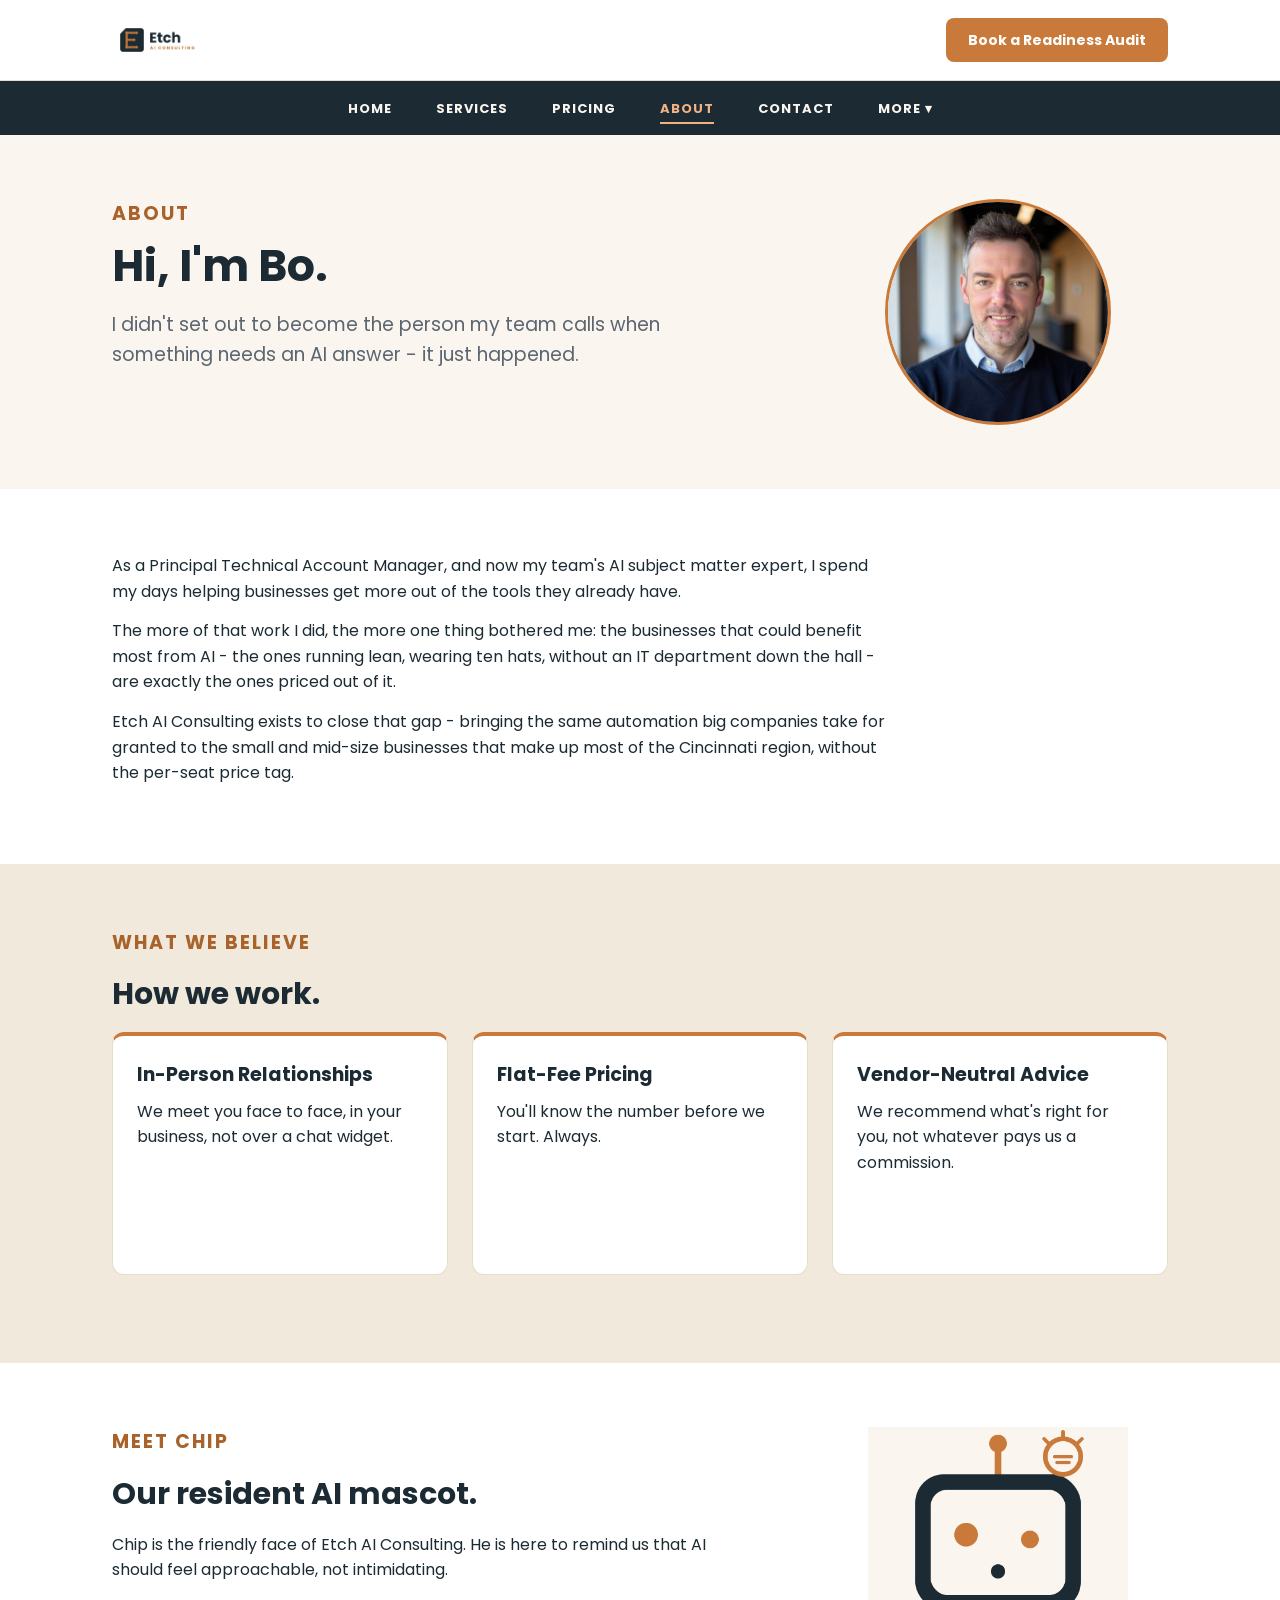
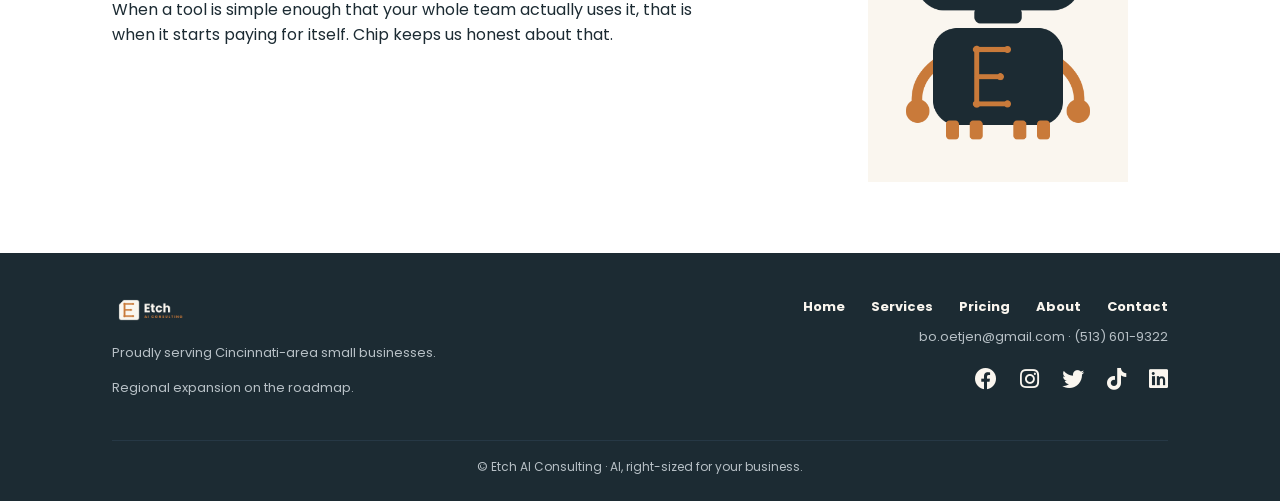
==== about.html @ 11622ee3 "Replace Floats, Fix Pricing & Contact Form - Removed all floats, clear divs, and overflows; replaced" ====
<!DOCTYPE html>
<html lang="en">
<head>
  <meta charset="UTF-8">
  <meta name="viewport" content="width=device-width, initial-scale=1.0">
  <title>About Us | Etch AI Consulting</title>
  <link rel="stylesheet" href="css/reset.css">
  <link href="https://fonts.googleapis.com/css2?family=Poppins:ital,wght@0,400;0,500;0,600;0,700;1,400&display=swap" rel="stylesheet">
  <link rel="stylesheet" href="css/styles.css">
  <link rel="stylesheet" href="https://use.fontawesome.com/releases/v5.15.4/css/all.css" integrity="sha384-DyZ88mC6Up2uqS4h/KRgHuoeGwBcD4Ng9SiP4dIRy0EXTlnuz47vAwmeGwVChigm" crossorigin="anonymous"/>
  <link rel="icon" href="images/icons/favicon-onink.png">
</head>
<body>

  <header>
    <div class="wrapper">
      <img src="images/logos/logo.png" alt="Etch AI Consulting">
      <a class="button" href="contact.html">Book a Readiness Audit</a>
    </div>
  </header>

  <nav>
    <ul>
      <li><a href="index.html">Home</a></li>
      <li><a href="services.html">Services</a></li>
      <li><a href="pricing.html">Pricing</a></li>
      <li><a href="about.html" class="current">About</a></li>
      <li><a href="contact.html">Contact</a></li>
      <li class="dropdown">
        <a href="#">More &#9662;</a>
        <ul class="submenu">
          <li><a href="industries.html">Industries</a></li>
          <li><a href="casestudies.html">Case Studies</a></li>
          <li><a href="faq.html">FAQ</a></li>
        </ul>
      </li>
    </ul>
  </nav>

  <div class="band">
    <div class="wrapper hero-row">
      <div class="hero-text">
        <div class="eyebrow">About</div>
        <h1>Hi, I'm Bo.</h1>
        <p class="lede">
          I didn't set out to become the person my team calls when something needs an AI answer - it just happened.
        </p>
      </div>
      <div class="hero-art">
        <div class="photo-circle">
          <img src="images/headshots/bo_headshot.jpeg" alt="Bo Oetjen"> 
        </div>
      </div>
    </div>
  </div>

  <div class="band band-white">
    <div class="wrapper">
      <div class="narrow">
        <p>
          As a Principal Technical Account Manager, and now my team's AI subject matter expert, I spend my days helping businesses get more out of the tools they already have.
        </p>
        <p>
          The more of that work I did, the more one thing bothered me: the businesses that could benefit most from AI - the ones running lean, wearing ten hats, without an IT department down the hall - are exactly the ones priced out of it.
        </p>
        <p>
          Etch AI Consulting exists to close that gap - bringing the same automation big companies take for granted to the small and mid-size businesses that make up most of the Cincinnati region, without the per-seat price tag.
        </p>
      </div>
    </div>
  </div>
  
  <div class="band band-tan">
    <div class="wrapper">
      <div class="eyebrow">What we believe</div>
      <h2>How we work.</h2>
      <div class="grid-3">
        <div>
          <div class="card card-top">
            <h3>In-Person Relationships</h3>
            <p>We meet you face to face, in your business, not over a chat widget.</p>
          </div>
        </div>
        <div>
          <div class="card card-top">
            <h3>Flat-Fee Pricing</h3>
            <p>You'll know the number before we start. Always.</p>
          </div>
        </div>
        <div>
          <div class="card card-top">
            <h3>Vendor-Neutral Advice</h3>
            <p>We recommend what's right for you, not whatever pays us a commission.</p>
          </div>
        </div>
      </div>
    </div>
  </div>

  <div class="band band-white">
    <div class="wrapper hero-row">
      <div class="hero-text">
        <div class="eyebrow">Meet Chip</div>
        <h2>Our resident AI mascot.</h2>
        <p>
          Chip is the friendly face of Etch AI Consulting. He is here to remind us that AI should feel approachable, not intimidating.
        </p>
        <p>
          When a tool is simple enough that your whole team actually uses it, that is when it starts paying for itself. Chip keeps us honest about that.
        </p>
      </div>
      <div class="hero-art">
        <img src="images/mascot/chip-thinking-onparchment.png" alt="Chip, the Etch AI Consulting robot mascot, thinking">
      </div>
    </div>
  </div>

  <footer>
    <div class="wrapper footer-row">
      <div class="footer-left">
        <img src="images/logos/logo-white.png" alt="Etch AI Consulting">
        <p class="footer-small">Proudly serving Cincinnati-area small businesses.</p>
        <p class="footer-small">Regional expansion on the roadmap.</p>
      </div>
      <div class="footer-right">
        <a href="index.html">Home</a>
        <a href="services.html">Services</a>
        <a href="pricing.html">Pricing</a>
        <a href="about.html">About</a>
        <a href="contact.html">Contact</a>
        <p class="footer-small">bo.oetjen@gmail.com &middot; (513) 601-9322</p>

        <a class="social" href="https://www.facebook.com/bo.oetjen/" aria-label="Etch AI Consulting on Facebook">
          <i class="fab fa-facebook"></i>
        </a>

        <a class="social" href="https://www.instagram.com/etch51/" aria-label="Etch AI Consulting on Instagram">
          <i class="fab fa-instagram"></i>
        </a>

        <a class="social" href="https://x.com/etch51" aria-label="Etch AI Consulting on X">
         <i class="fab fa-twitter"></i>
        </a>

        <a class="social" href="https://www.tiktok.com/@etch_51?is_from_webapp=1&sender_device=pc" aria-label="Etch AI Consulting on TikTok">
          <i class="fab fa-tiktok"></i>
        </a>

        <a class="social" href="https://www.linkedin.com/in/bo-oetjen-25262826" aria-label="Etch AI Consulting on LinkedIn">
          <i class="fab fa-linkedin"></i>
        </a>

      </div>
      <div class="footer-bottom">
        &copy; Etch AI Consulting &middot; AI, right-sized for your business.
      </div>
    </div>
  </footer>


</body>
</html>
---- css/styles.css ----
/* --------------- Brand Styling -------------------
COLORS:
dark navy #1C2B33     copper  #C97A3A      dark copper #A8622A     light copper  #F2B183
cream     #FAF6EF     tan     #F0E9DC      gray        #5B6670     light gray    #B7C0C6
border    #E6DECB

---------------------------------------------------- */

/* --------------- BASICS ----------------------- */
body {
  margin: 0;
  font-family: 'Poppins', Arial, sans-serif;
  font-size: 16px;
  line-height: 1.6;
  color: #1C2B33;
  background-color: #FAF6EF;
}

a {
  color: #1C2B33; text-decoration: none;
}

img {
  border: 0;
}

h1 {
  font-size: 44px;
  line-height: 1.15;
  margin: 0 0 18px 0;
}

h2 {
  font-size: 30px;
  margin: 0 0 14px 0;
}

h3 {
  font-size: 19px; margin: 0 0 8px 0;
}

p {
  margin: 0 0 14px 0;
}
/*================== BASICS END ==================== */

/* ---------------- LAYOUT HELPERS ----------------- */
.wrapper {
  width: 1056px;
  margin: 0 auto;
}
/* ============ LAYOUT HELPERS END ================ */


/* --------------- HEADER AND NAV ----------------- */
header {
  background-color: #FFFFFF;
  border-bottom: 1px solid #E6DECB;
  padding: 18px 0;
}

header .wrapper {
  display: flex;
  justify-content: space-between;
  align-items: center;
}

header img { 
  height: 40px;
}

.button:hover {
  background: #A8622A;
  color: #FFFFFF;
}

a:hover {
  color: #A8622A;
}

nav a:hover {
  color: #f2b183;
}

nav {
  background-color: #1C2B33;
  padding: 14px 0;
  text-align: center;
}

nav ul {
  margin: 0;
  padding: 0;
  list-style-type: none;
}

nav li {
  display: inline-block;
  margin: 0 20px;
}

nav a {
  color: #FAF6EF;
  font-size: 13px;
  font-weight: bold;
  text-transform: uppercase;
  letter-spacing: 1px;
}

nav a.current {
  color: #f2b183;
  border-bottom: 2px solid #f2b183;
  padding-bottom: 4px;
}
/* Dropdown menu */
nav .dropdown {
  position: relative;
}

nav .submenu {
  display: none;
  position: absolute;
  top: 100%;
  left: 50%;
  margin-left: -80px;
  width: 160px;
  padding: 8px 0;
  background-color: #1C2B33;
  border-top: 2px solid #f2b183;
  text-align: left;
  z-index: 10;
}

nav .dropdown:hover .submenu {
  display: block;
}

nav .submenu li {
  display: block;
  margin: 0;
}

nav .submenu a {
  display: block;
  padding: 10px 16px;
}

/* ============ HEADER & NAV END ================ */

/* --------------- BUTTONS ----------------- */
.button {
  display: inline-block;
  background-color: #C97A3A;
  color: #FFFFFF;
  font-size: 14px;
  font-weight: bold;
  padding: 11px 22px;
  border-radius: 8px;

}
/* ============ BUTTONS END ================ */

/* --------------- SECTIONS/BANDS ----------------- */
.band {
  padding: 64px 0;
}

.band-white {
  background-color: #FFFFFF;
}

.band-tan {
  background-color: #F0E9DC;
}

.band-dark {
  background-color: #1C2B33;
}

.band-dark h2, .band-dark p {
  color: #FFFFFF;
}

.center {
  text-align: center;
}

.eyebrow {
  font-size: 19px;
  font-weight: bold;
  letter-spacing: 2px;
  text-transform: uppercase;
  color: #A8622A;
  margin-bottom: 12px;
}

.lede {
  font-size: 19px;
  color: #5B6670;
}

/* ============ SECTIONS/BANDS END ================ */

/* --------------- HERO  ----------------- */
.hero-row {
  display: flex;
  justify-content: space-between;
}

.hero-text {
  width: 600px;
}

.hero-art {
  width: 340px;
  text-align: center;
}

.hero-art img {
  width: 260px;
}

.hero-text .button {
  margin-right: 20px;
}

.cta-row {
  margin-top: 26px;
}

.link {
  color: #A8622A;
  font-weight: bold;
  font-size: 14px;
}

.link:hover {
  text-decoration: underline;
}

/* ============ HERO END ================ */


/* --------------- STAT BAND  ----------------- */
.stat-row {
  display: flex;
}

.stat {
  width: 240px;
  margin-right: 50px;
}

.stat-number {
  font-size: 42px;
  font-weight: bold;
  color: #f2b183;
}

.stat-label {
  font-size: 13px;
  color: #b7C0C6;
}

.stat-text {
  width: 760px;
}

/* ============ STAT BAND END ================ */

/* -------------- COLUMN OF CARDS ---------------- */
.grid-2 {
  display: grid;
  grid-template-columns: repeat(2, 1fr);
  gap: 24px;
}

.grid-3 {
  display: grid;
  grid-template-columns: repeat(3, 1fr);
  gap: 24px;
}

.grid-4 {
  display: grid;
  grid-template-columns: repeat(4,1fr);
  gap: 24px;
}

.grid-3 > div:has(> .card),
.grid-4 > div:has(> .card) {
  display: flex;
}

.grid-3 .card,
.grid-4 .card {
  flex: 1;
}

.card {
  background-color: #FFFFFF;
  border: 1px solid #E6DECB;
  border-radius: 12px;
  padding: 24px;
  margin-bottom: 24px;
  min-height: 190px;
}

.card-top {
  border-top: 4px solid #C97A3A;
}

.card-featured {
  border:2px solid #C97A3A;
}

.card-small {
  min-height: 100px;
}

.card-tall {
  min-height: 300px;
}

.card-stat {
  min-height: 0;
  margin-top: 30px;
}

.card-stat .stat-number {
  color: #A8622A;
}

.card-stat .stat-label {
  color: #5B6670;
}

.price {
  font-size: 26px;
  font-weight: bold;
  color: #A8622A;
  margin: 6px 0 12px 0;
  line-height: 1.25;
}

.price span {
  font-size: 13px;
  color: #5B6670;
}

.popular {
  display: inline-block;
  background-color: #C97A3A;
  color: #FFFFFF;
  font-size: 11px;
  font-weight: bold;
  text-transform: uppercase;
  padding: 3px 12px;
  border-radius: 12px;
  margin-bottom: 8px;
}

.card ul {
  margin: 0;
  padding: 0;
  list-style-type: none;
  font-size: 14px;
}

.card li {
  margin-bottom: 8px;
}

.check {
  color: #A8622A;
  font-weight: bold;
}



/* ============ COLUMN OF CARDS END ============== */


/* -------------- THREE STEPS ---------------- */
.step-number {
  width: 38px;
  height: 38px;
  line-height: 38px;
  border-radius: 50%;
  background-color: #C97A3A;
  color: #FFFFFF;
  font-weight: bold;
  text-align: center;
  margin-bottom: 12px;
}
/* ============ THREE STEPS END ============== */

/* -------------- PRICE STRIP ---------------- */
.tier {
  background-color: #FFFFFF;
  border: 1px solid #E6DECB;
  border-radius: 10px;
  padding: 16px 0;
  text-align: center;
}

.tier-name {
  font-size: 11px;
  font-weight: bold;
  text-transform: uppercase;
  color: #5B6670;
}

.tier-price {
  font-size: 17px;
  font-weight: bold;
  color: #A8622A;
}
/* ============ PRICE STRIP END ============== */

/* -------------- SERVICE LIST ---------------- */
.service {
  display: flex;
  min-height: 84px;
}

.service-number {
  flex-shrink: 0;
  width: 34px;
  height: 34px;
  line-height: 34px;
  margin-right: 14px;
  background-color: #F0E9DC;
  color: #A8622A;
  font-weight: bold;
  text-align: center;
  border-radius: 8px;
}

.service-text {
  flex: 1;
}

.service h3 {
  font-size: 16px;
  margin-bottom: 2px;
}

.service p {
  font-size: 14px; 
  color: #5B6670;
}

/* ============ SERVICE END ============== */

/* -------------- FAQ ---------------- */
.faq {
  max-width: 740px;
}

.faq-item {
  padding: 18px 0;
  border-bottom: 1px solid #E6DECB;
}

.faq-item:last-child {
  border-bottom: 0;
}

.faq-item h3 {
  margin-bottom: 6px;
}

.faq-item p {
  margin-bottom: 0;
}




/* ============ FAQ END ============== */



/* -------------- CONTACT FORM ---------------- */
.form-box {
  background-color: #FFFFFF;
  border: 1px solid #E6DECB;
  border-radius: 12px;
  padding: 30px;
}

label {
  display: block;
  font-size: 12px;
  font-weight: bold;
  text-transform: uppercase;
  letter-spacing: 0.6px;
  color: #5B6670;
  margin-bottom: 6px;
}

input, textarea {
  display: block;
  width: 100%;
  box-sizing: border-box;
  margin-bottom: 18px;
  padding: 12px 14px;
  border: 1.5px solid #E6DECB;
  border-radius: 8px;
  background-color: #FAF6EF;
  font-family: 'Poppins', Arial, sans-serif;
  font-size: 14px;
}

textarea {
  height: 120px;
}

input:focus,
textarea:focus {
  outline: none;
  border-color: #C97A3A;
}

.contact-btn {
  width: auto; 
  background-color: #C97A3A; 
  color: #FFFFFF; 
  font-weight: bold; 
  border: 0; 
  padding: 12px 28px; 
  cursor: pointer;
}

/* ============ CONTACT FORM END ============== */




/* -------------- CASE STUDIES ---------------- */
.case-card {
  min-height: 0;
  margin-bottom: 0;
}

.tag {
  display: inline-block;
  background-color: #F0E9DC;
  color: #A8622A;
  font-size: 11px;
  font-weight: bold;
  text-transform: uppercase;
  letter-spacing: 1px;
  padding: 3px 12px;
  border-radius: 12px;
  margin-bottom: 12px;
}

.case-meta {
  font-size: 13px;
  color: #5B6670;
}

.case-label {
  font-size: 12px;
  font-weight: bold;
  letter-spacing: 1px;
  text-transform: uppercase;
  color: #A8622A;
  margin: 16px 0 4px 0;
}

.case-result {
  font-weight: bold;
}

.quote {
  width: 780px;
  font-size: 22px;
  font-style: italic;
  line-height: 1.5;
  margin: 0 0 12px 0;
}

.quote-source {
  font-size: 14px;
  color: #5B6670;
}
/* ============ CASE STUDIES END ============== */

/* -------------- ABOUT ---------------- */
.photo-circle {
  width: 220px;
  height: 220px;
  border-radius: 50%;
  overflow: hidden;
  border: 3px solid #C97A3A;
  margin: 0 auto;
}

.photo-circle img {
  width: 100%;
  height: 100%;
  object-fit: cover;
}

.narrow {
  width: 780px;
}



/* ============ ABOUT END ============== */


/* -------------- FOOTER ---------------- */
footer {
  background-color: #1C2B33;
  padding: 40px 0 24px 0;
}

footer a:hover {
  color: #f2b183;
}

footer img {
  height: 34px;
}

.footer-row {
  display: flex;
  flex-wrap: wrap;
  justify-content: space-between;
}

.footer-left {
  width: 500px;
}

.footer-right {
  width: 500px;
  text-align: right;
}

.footer-right a {
  color: #FAF6EF;
  font-size: 13px;
  font-weight: bold;
  margin-left: 22px;
}

.footer-small {
  color: #b7C0C6;
  font-size: 13px;
  margin-top: 8px;
}

.footer-bottom {
  width: 100%;
  border-top: 1px solid #263845;
  margin-top: 28px;
  padding-top: 16px;
  text-align: center;
  color: #B7C0C6;
  font-size: 12px;
}
/* -------------- SOCIAL ICONS ---------------- */
.footer-right .social {
  margin-left: 18px;
  font-size: 22px;
}
/* ============ SOCIAL ICONS END ============== */

/* ============ FOOTER END ============== */
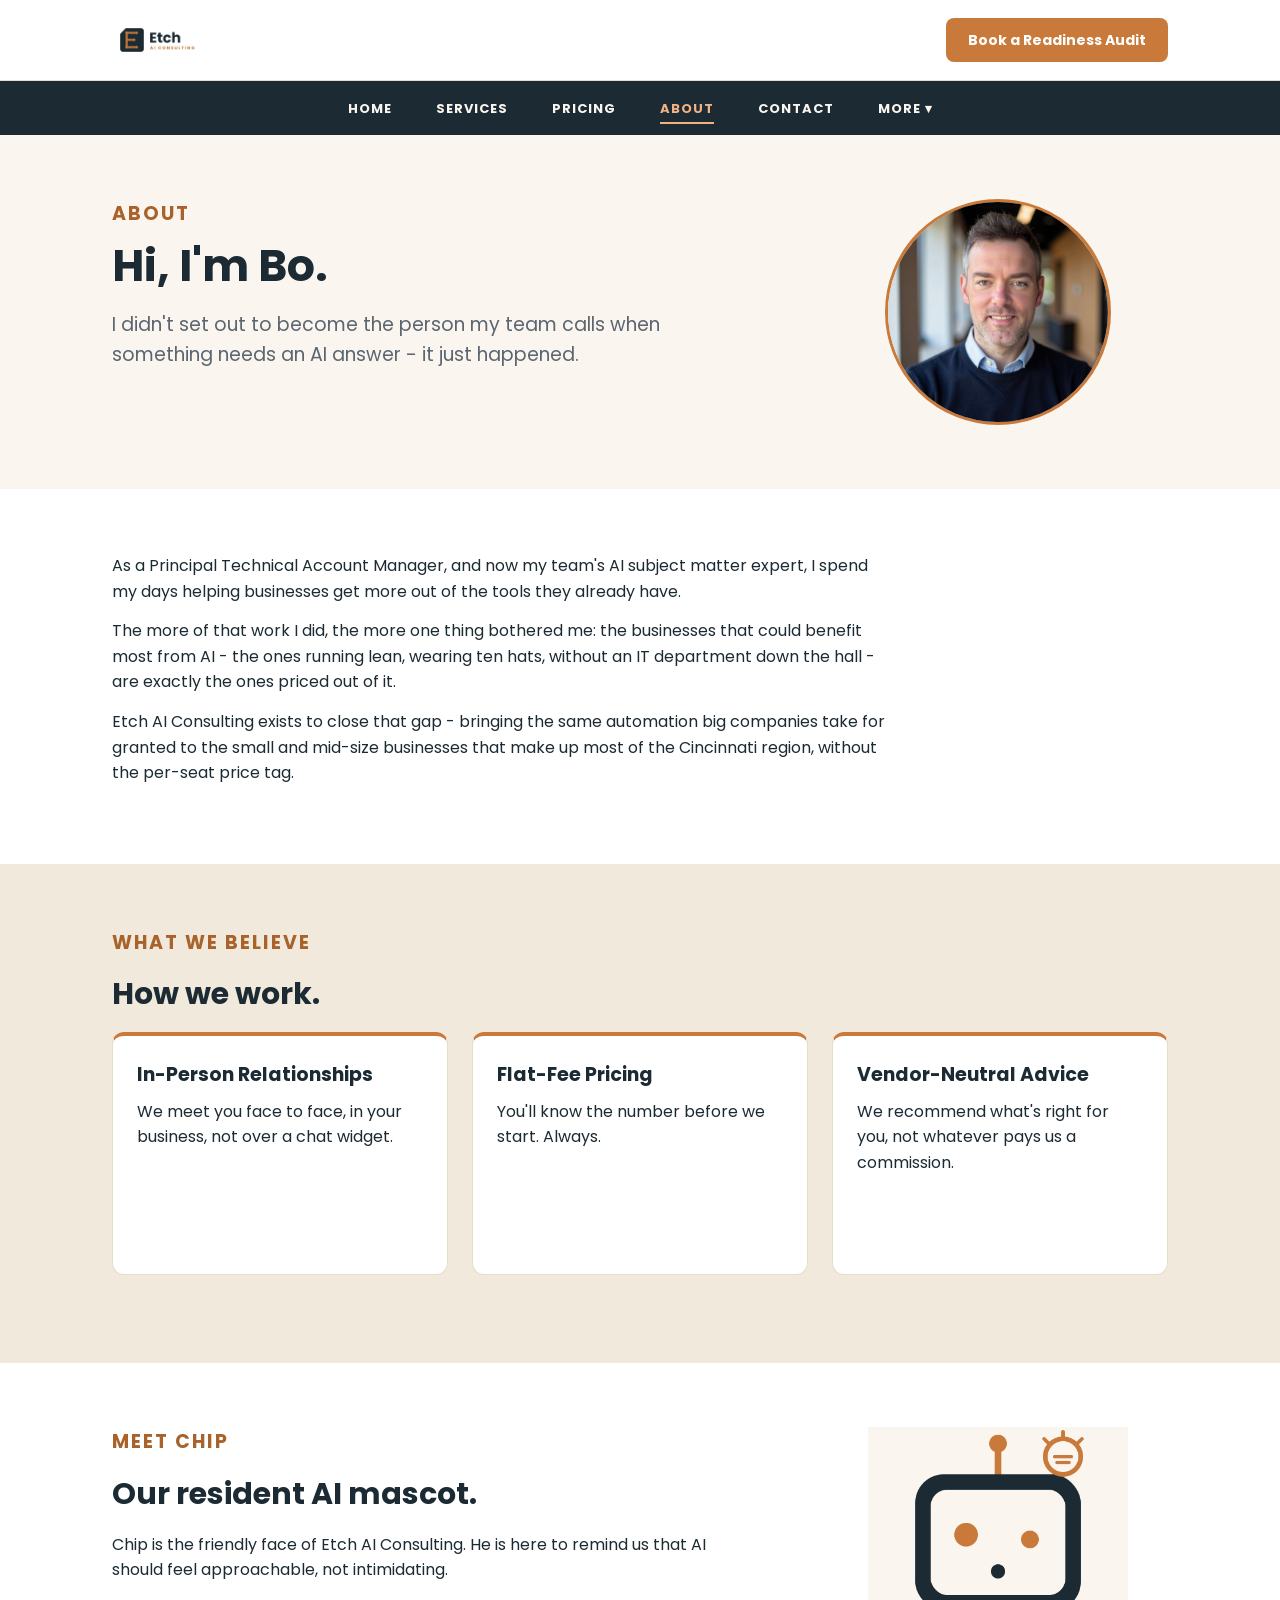
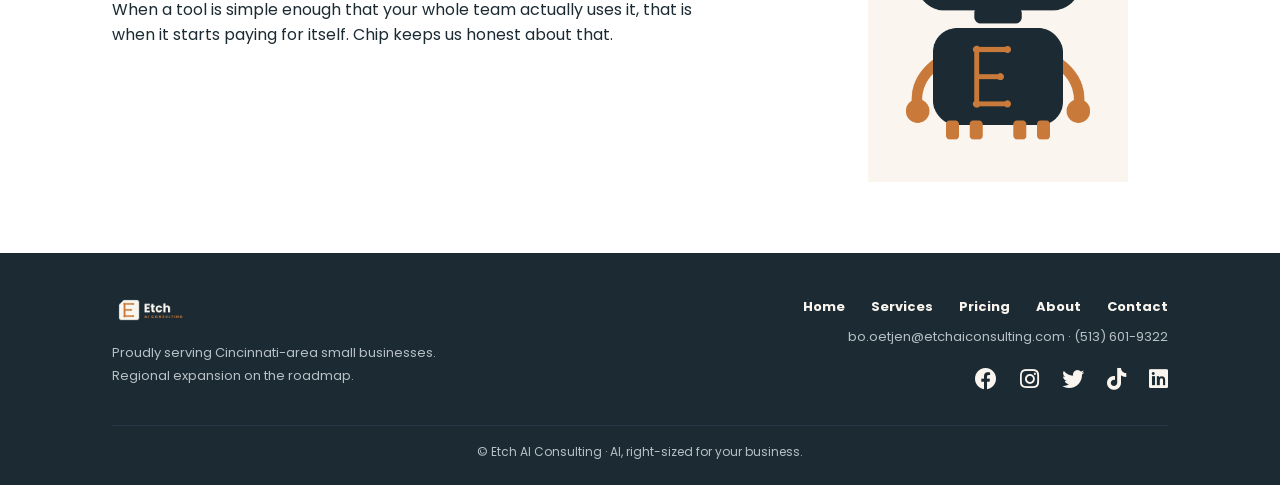
==== commit 24f33bdf: "Add mailto links; show business email Updated the mailto links for all email addresses across websit" ====
--- a/about.html
+++ b/about.html
@@ -7,14 +7,14 @@
   <link rel="stylesheet" href="css/reset.css">
   <link href="https://fonts.googleapis.com/css2?family=Poppins:ital,wght@0,400;0,500;0,600;0,700;1,400&display=swap" rel="stylesheet">
   <link rel="stylesheet" href="css/styles.css">
-  <link rel="stylesheet" href="https://use.fontawesome.com/releases/v5.15.4/css/all.css" integrity="sha384-DyZ88mC6Up2uqS4h/KRgHuoeGwBcD4Ng9SiP4dIRy0EXTlnuz47vAwmeGwVChigm" crossorigin="anonymous"/>
+  <link rel="stylesheet" href="https://use.fontawesome.com/releases/v5.15.4/css/all.css" integrity="sha384-DyZ88mC6Up2uqS4h/KRgHuoeGwBcD4Ng9SiP4dIRy0EXTlnuz47vAwmeGwVChigm" crossorigin="anonymous">
   <link rel="icon" href="images/icons/favicon-onink.png">
 </head>
 <body>
 
   <header>
     <div class="wrapper">
-      <img src="images/logos/logo.png" alt="Etch AI Consulting">
+      <a href="index.html"><img src="images/logos/logo.png" alt="Etch AI Consulting"></a>
       <a class="button" href="contact.html">Book a Readiness Audit</a>
     </div>
   </header>
@@ -128,7 +128,7 @@
         <a href="pricing.html">Pricing</a>
         <a href="about.html">About</a>
         <a href="contact.html">Contact</a>
-        <p class="footer-small">bo.oetjen@gmail.com &middot; (513) 601-9322</p>
+        <p class="footer-small"><a href="mailto:bo.oetjen@gmail.com">bo.oetjen@etchaiconsulting.com</a> &middot; (513) 601-9322</p>
 
         <a class="social" href="https://www.facebook.com/bo.oetjen/" aria-label="Etch AI Consulting on Facebook">
           <i class="fab fa-facebook"></i>
--- a/css/styles.css
+++ b/css/styles.css
@@ -39,6 +39,19 @@
   font-size: 19px; margin: 0 0 8px 0;
 }
 
+.contact-info h2 {
+  font-size: 19px;
+  margin: 0 0 8px 0;
+}
+
+.contact-info a {
+  color: #A8622A;
+}
+
+.contact-info a:hover {
+  text-decoration: underline;
+}
+
 p {
   margin: 0 0 14px 0;
 }
@@ -65,7 +78,8 @@
   align-items: center;
 }
 
-header img { 
+header img {
+  display: block;
   height: 40px;
 }
 
@@ -656,6 +670,25 @@
   margin-top: 8px;
 }
 
+.footer-left .footer-small {
+  margin-bottom: 0;
+}
+
+.footer-left .footer-small + .footer-small {
+  margin-top: 2px;
+}
+
+.footer-right .footer-small a {
+  color: #b7C0C6;
+  font-weight: normal;
+  margin-left: 0;
+}
+
+.footer-right .footer-small a:hover {
+  color: #f2b183;
+  text-decoration: underline;
+}
+
 .footer-bottom {
   width: 100%;
   border-top: 1px solid #263845;
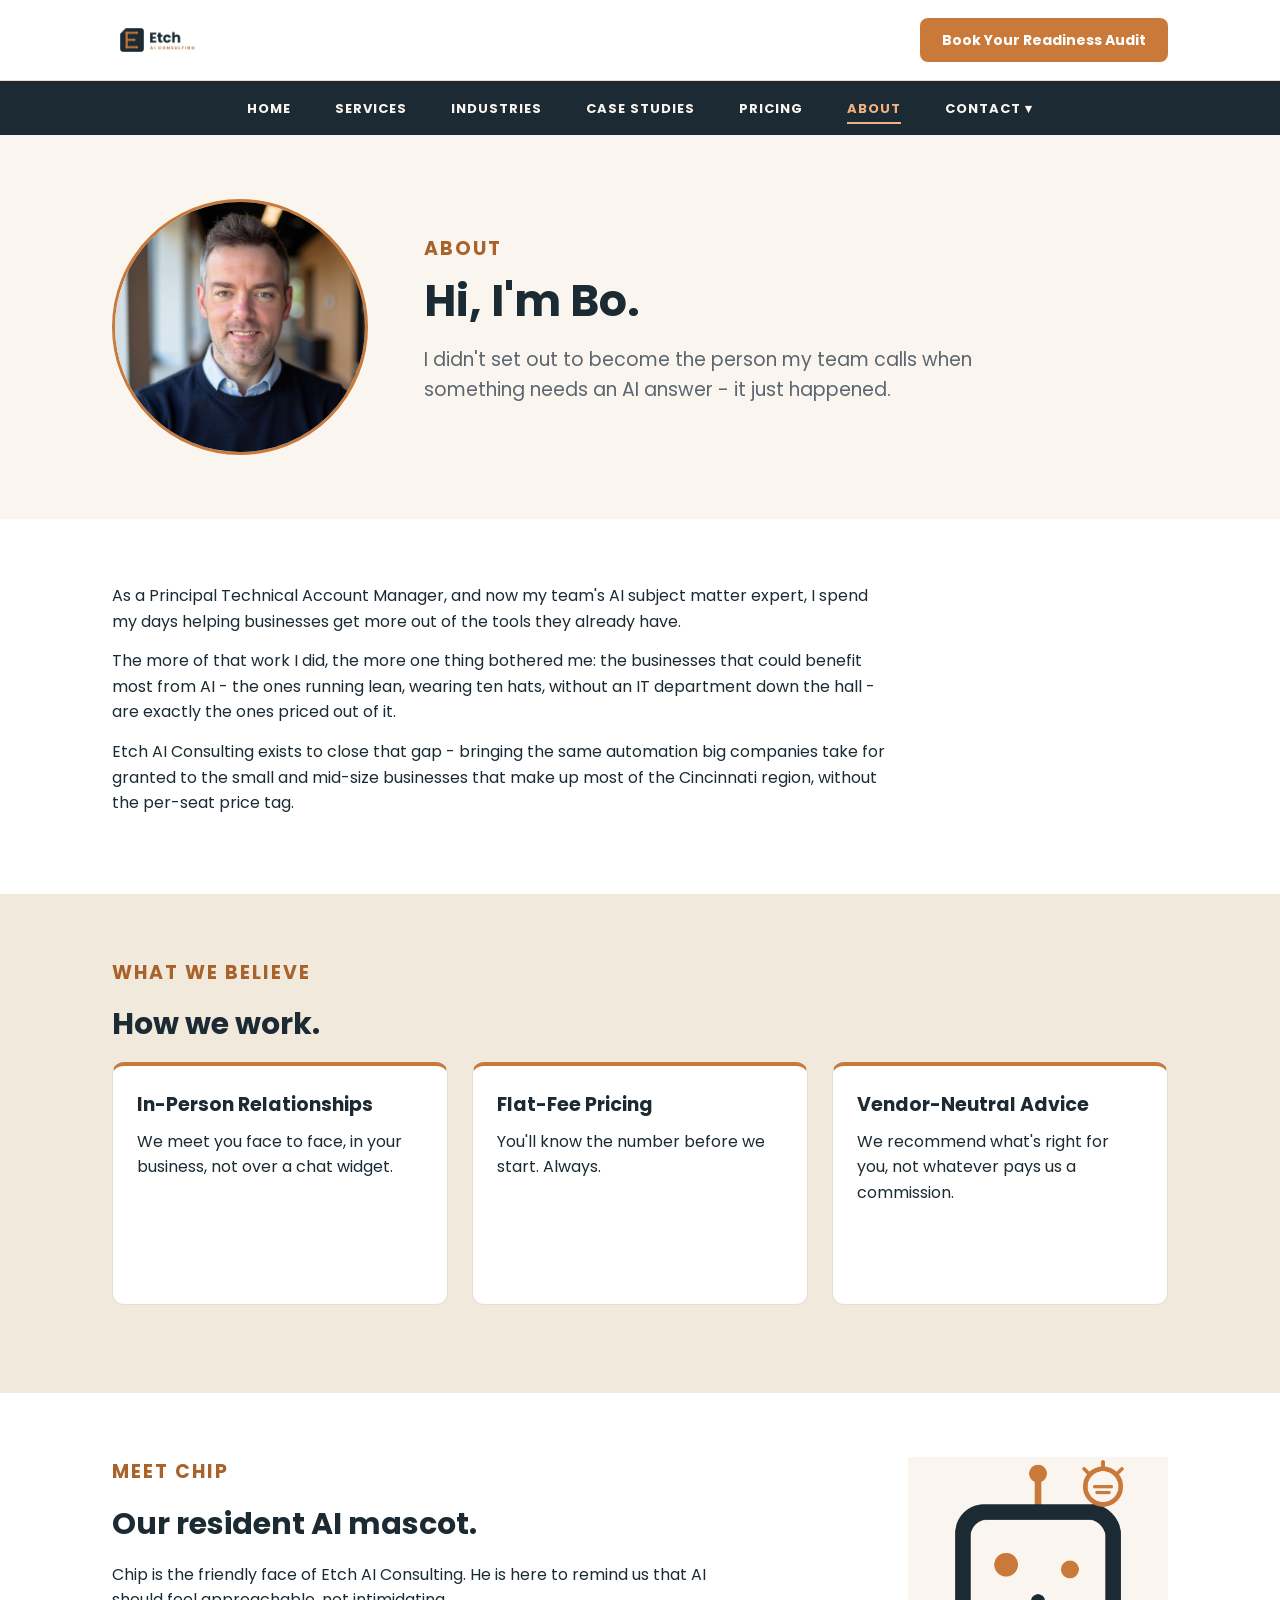
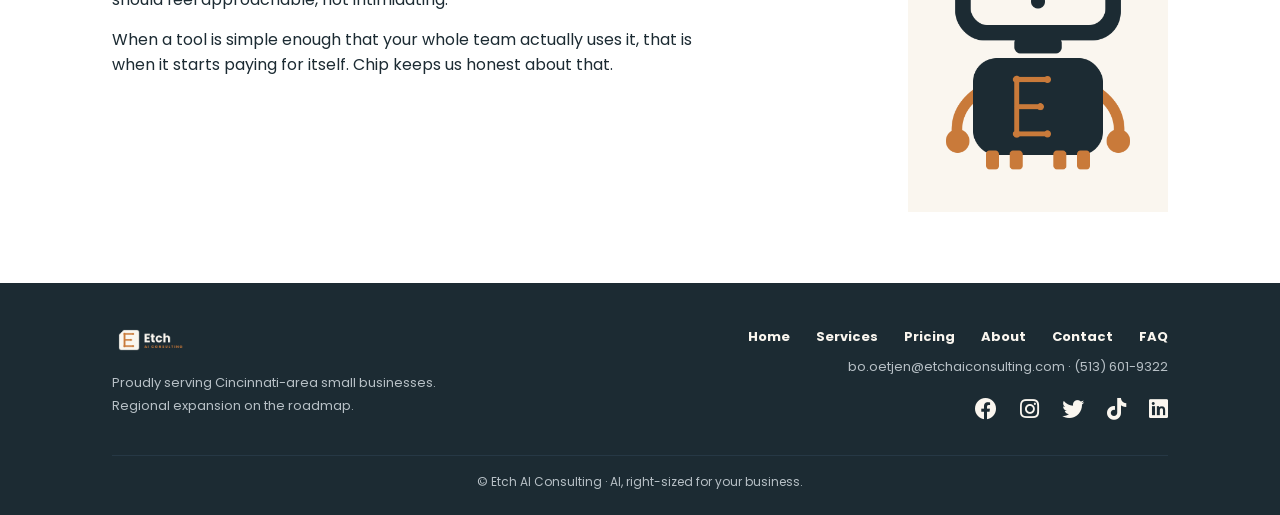
==== commit b5333c11: "Collapsible FAQ, Flatten Nav, Form Submission Thank you, Link Updates - FAQ: collapsible questions a" ====
--- a/about.html
+++ b/about.html
@@ -15,7 +15,7 @@
   <header>
     <div class="wrapper">
       <a href="index.html"><img src="images/logos/logo.png" alt="Etch AI Consulting"></a>
-      <a class="button" href="contact.html">Book a Readiness Audit</a>
+      <a class="button" href="contact.html">Book Your Readiness Audit</a>
     </div>
   </header>
 
@@ -23,14 +23,13 @@
     <ul>
       <li><a href="index.html">Home</a></li>
       <li><a href="services.html">Services</a></li>
+      <li><a href="industries.html">Industries</a></li>
+      <li><a href="casestudies.html">Case Studies</a></li>
       <li><a href="pricing.html">Pricing</a></li>
       <li><a href="about.html" class="current">About</a></li>
-      <li><a href="contact.html">Contact</a></li>
       <li class="dropdown">
-        <a href="#">More &#9662;</a>
+        <a href="contact.html">Contact &#9662;</a>
         <ul class="submenu">
-          <li><a href="industries.html">Industries</a></li>
-          <li><a href="casestudies.html">Case Studies</a></li>
           <li><a href="faq.html">FAQ</a></li>
         </ul>
       </li>
@@ -38,18 +37,19 @@
   </nav>
 
   <div class="band">
-    <div class="wrapper hero-row">
+    <div class="wrapper hero-row about-hero">
+      <div class="hero-art">
+        <div class="photo-circle">
+          <img src="images/headshots/bo_headshot.jpeg" alt="Bo Oetjen"> 
+        </div>
+      </div>
+
       <div class="hero-text">
         <div class="eyebrow">About</div>
         <h1>Hi, I'm Bo.</h1>
         <p class="lede">
           I didn't set out to become the person my team calls when something needs an AI answer - it just happened.
         </p>
-      </div>
-      <div class="hero-art">
-        <div class="photo-circle">
-          <img src="images/headshots/bo_headshot.jpeg" alt="Bo Oetjen"> 
-        </div>
       </div>
     </div>
   </div>
@@ -118,7 +118,7 @@
   <footer>
     <div class="wrapper footer-row">
       <div class="footer-left">
-        <img src="images/logos/logo-white.png" alt="Etch AI Consulting">
+        <a href="index.html"><img src="images/logos/logo-white.png" alt="Etch AI Consulting"></a>
         <p class="footer-small">Proudly serving Cincinnati-area small businesses.</p>
         <p class="footer-small">Regional expansion on the roadmap.</p>
       </div>
@@ -128,6 +128,7 @@
         <a href="pricing.html">Pricing</a>
         <a href="about.html">About</a>
         <a href="contact.html">Contact</a>
+        <a href="faq.html">FAQ</a>
         <p class="footer-small"><a href="mailto:bo.oetjen@gmail.com">bo.oetjen@etchaiconsulting.com</a> &middot; (513) 601-9322</p>
 
         <a class="social" href="https://www.facebook.com/bo.oetjen/" aria-label="Etch AI Consulting on Facebook">
--- a/css/styles.css
+++ b/css/styles.css
@@ -50,6 +50,11 @@
 
 .contact-info a:hover {
   text-decoration: underline;
+}
+
+.thanks-band {
+  box-sizing: border-box;
+  min-height: calc(100vh - 370px);
 }
 
 p {
@@ -227,7 +232,7 @@
 
 .hero-art {
   width: 340px;
-  text-align: center;
+  text-align: right;
 }
 
 .hero-art img {
@@ -487,6 +492,61 @@
 
 .faq-item p {
   margin-bottom: 0;
+}
+
+.faq-row {
+  display: flex;
+  justify-content: space-between;
+}
+
+.faq-row .faq {
+  width: 740px;
+}
+
+.faq-art {
+  align-self: flex-start;
+  position: sticky;
+  top: 24px;
+}
+
+.faq-art img {
+  width: 260px;
+}
+
+details.faq-item summary {
+  display: flex;
+  justify-content: space-between;
+  align-items: center;
+  cursor: pointer;
+  list-style: none;
+}
+
+details.faq-item summary::-webkit-details-marker {
+  display: none;
+}
+
+details.faq-item summary h3 {
+  margin: 0;
+}
+
+details.faq-item summary::after {
+  content: "+";
+  font-size: 26px;
+  font-weight: bold;
+  color: #A8622A;
+  margin-left: 16px;
+}
+
+details.faq-item[open] summary::after {
+  content: "\2212";
+}
+
+details.faq-item summary:hover h3 {
+  color: #A8622A;
+}
+
+details.faq-item p {
+  margin-top: 10px;
 }
 
 
@@ -605,12 +665,26 @@
 
 /* -------------- ABOUT ---------------- */
 .photo-circle {
-  width: 220px;
-  height: 220px;
+  width: 250px;
+  height: 250px;
   border-radius: 50%;
   overflow: hidden;
   border: 3px solid #C97A3A;
-  margin: 0 auto;
+  margin: 0;
+}
+
+.about-hero {
+  justify-content: flex-start;
+  align-items: center;
+  gap: 56px;
+}
+
+.about-hero .hero-art {
+  width: auto;
+}
+
+.about-hero .hero-text {
+  width: 560px;
 }
 
 .photo-circle img {
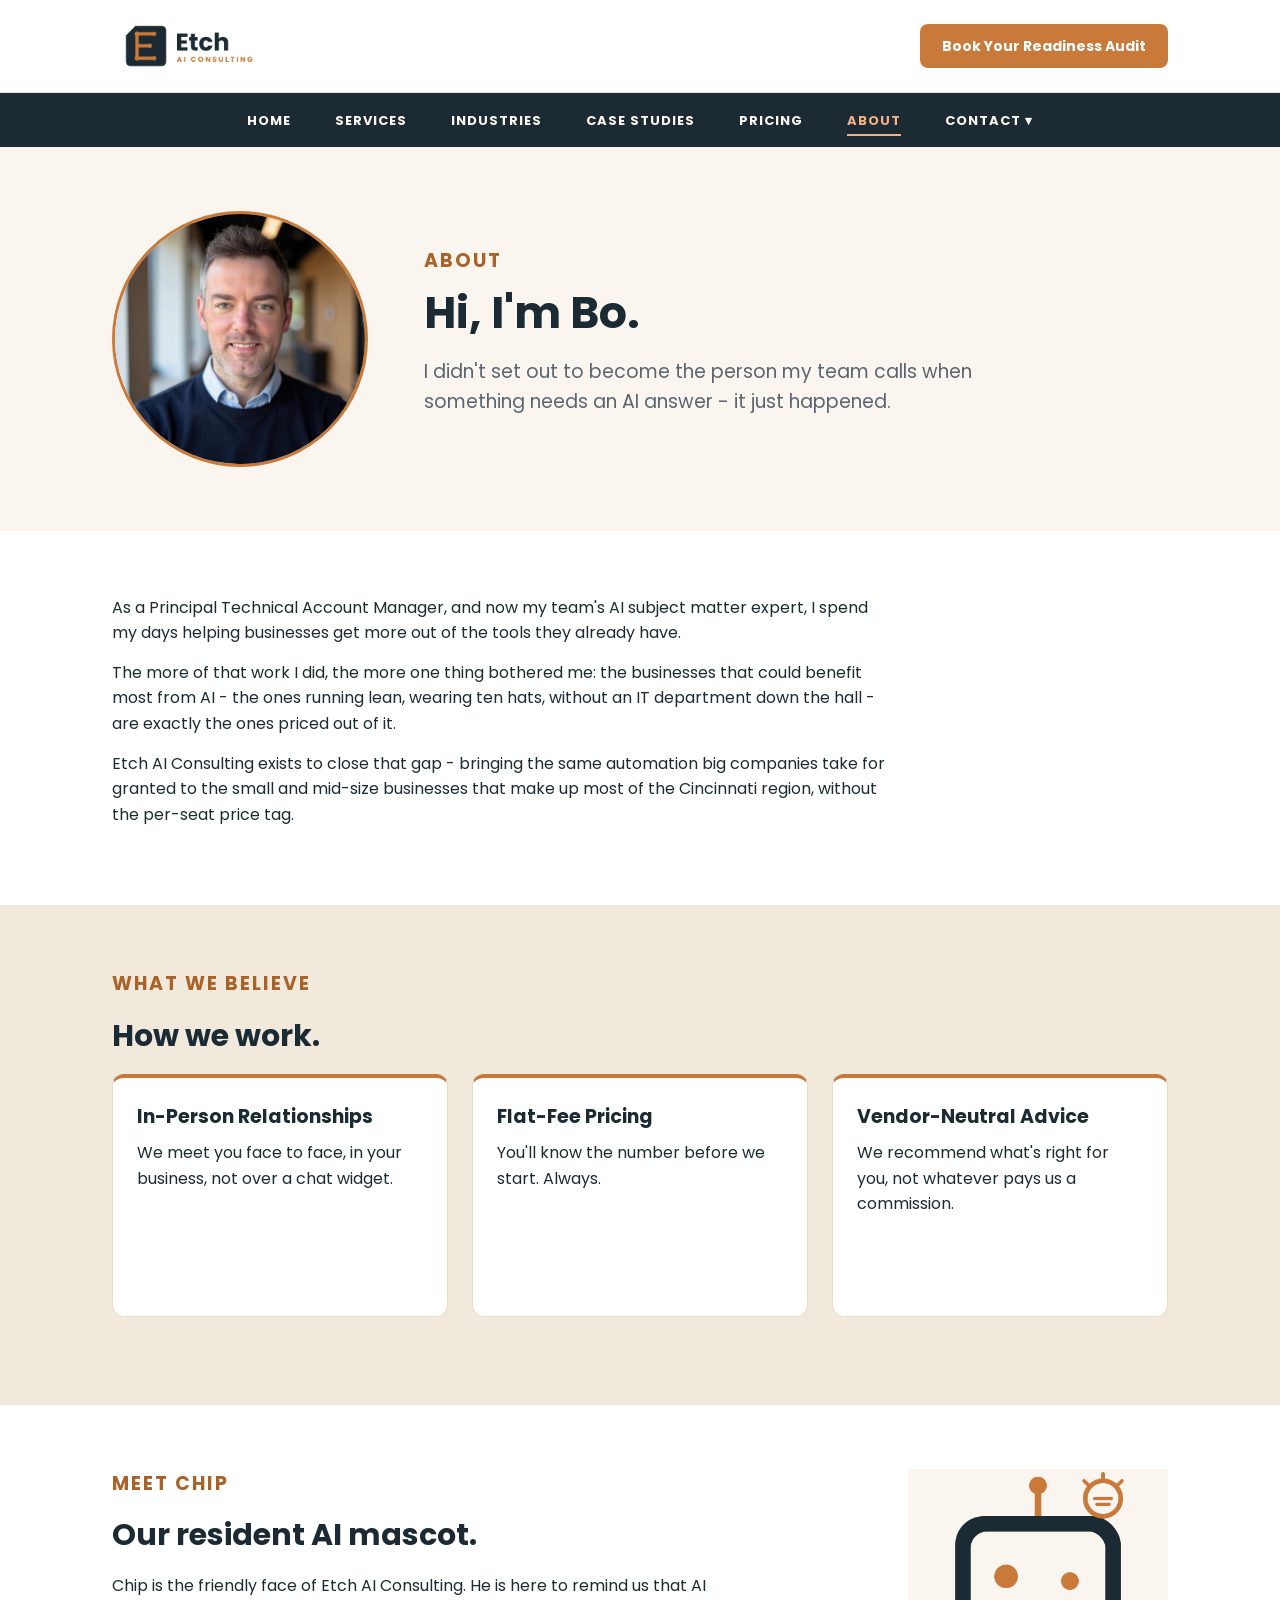
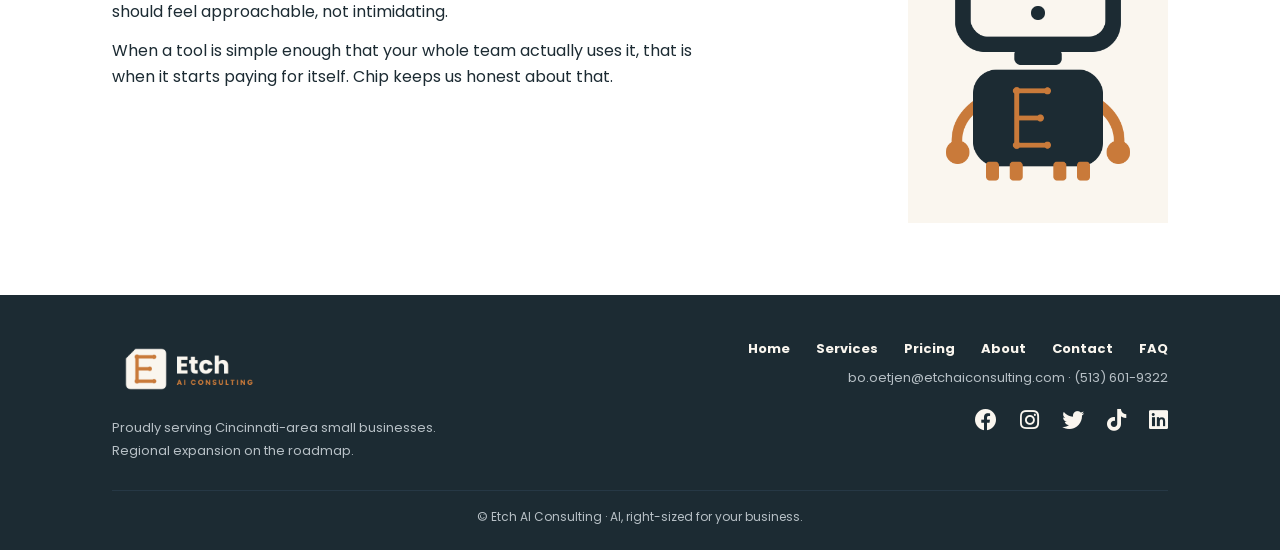
==== commit 591df90a: "Add main element to all pages Wrap page content in <main> on all 9 pages for semantic structure." ====
--- a/about.html
+++ b/about.html
@@ -30,12 +30,14 @@
       <li class="dropdown">
         <a href="contact.html">Contact &#9662;</a>
         <ul class="submenu">
+          <li><a href="contact.html">Contact Us</a></li>
           <li><a href="faq.html">FAQ</a></li>
         </ul>
       </li>
     </ul>
   </nav>
 
+  <main>
   <div class="band">
     <div class="wrapper hero-row about-hero">
       <div class="hero-art">
@@ -115,6 +117,8 @@
     </div>
   </div>
 
+  </main>
+
   <footer>
     <div class="wrapper footer-row">
       <div class="footer-left">
--- a/css/styles.css
+++ b/css/styles.css
@@ -74,7 +74,7 @@
 header {
   background-color: #FFFFFF;
   border-bottom: 1px solid #E6DECB;
-  padding: 18px 0;
+  padding: 12px 0;
 }
 
 header .wrapper {
@@ -85,7 +85,7 @@
 
 header img {
   display: block;
-  height: 40px;
+  height: 68px;
 }
 
 .button:hover {
@@ -438,9 +438,12 @@
 /* ============ PRICE STRIP END ============== */
 
 /* -------------- SERVICE LIST ---------------- */
+.service-grid {
+  row-gap: 16px;
+}
+
 .service {
   display: flex;
-  min-height: 84px;
 }
 
 .service-number {
@@ -713,7 +716,7 @@
 }
 
 footer img {
-  height: 34px;
+  height: 68px;
 }
 
 .footer-row {
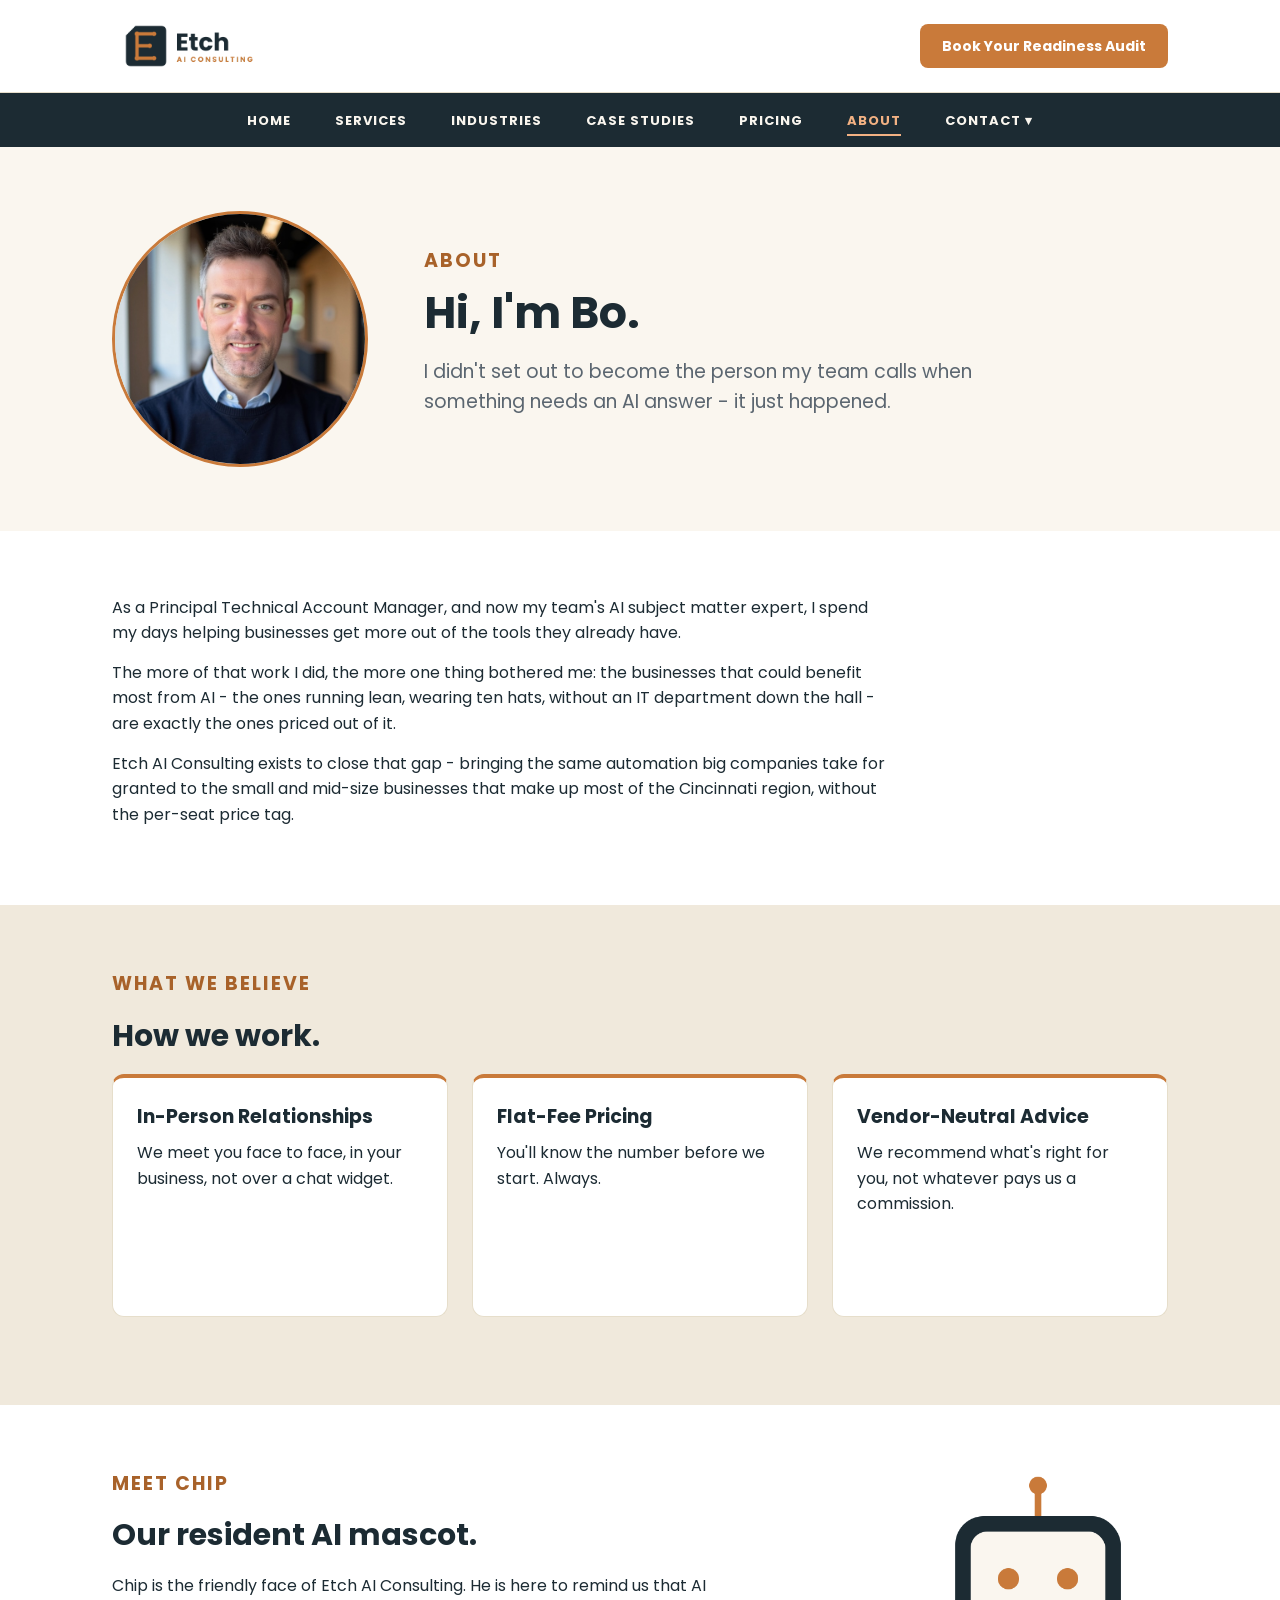
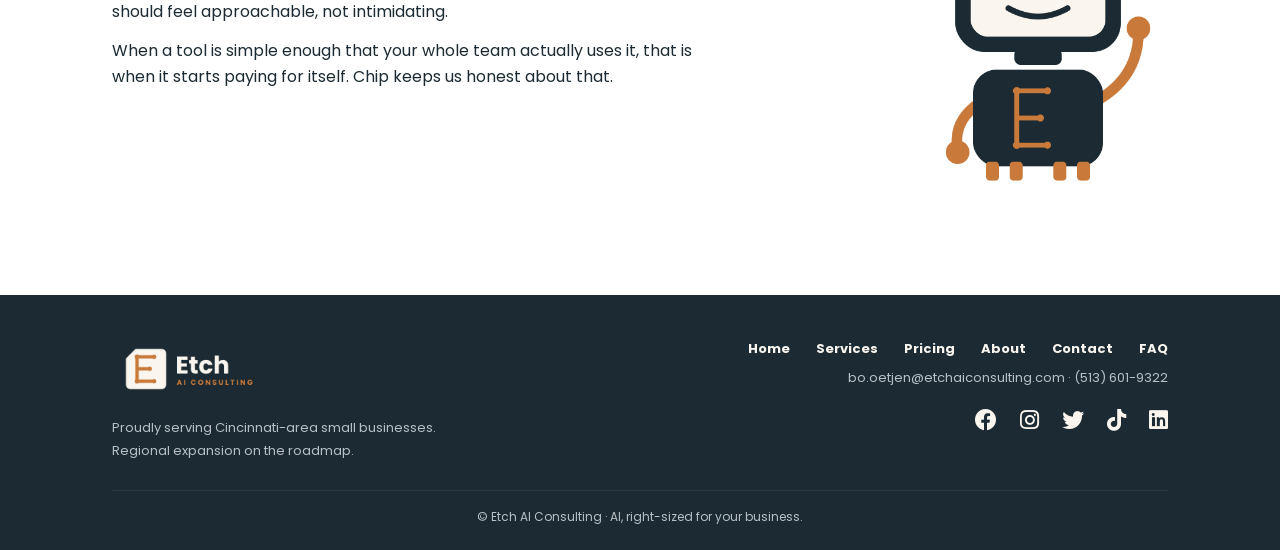
==== commit 22765bc5: "Chip on About Replaced the thinking Chip mascot (parchment background) with the transparent waving C" ====
--- a/about.html
+++ b/about.html
@@ -77,24 +77,18 @@
       <div class="eyebrow">What we believe</div>
       <h2>How we work.</h2>
       <div class="grid-3">
-        <div>
           <div class="card card-top">
             <h3>In-Person Relationships</h3>
             <p>We meet you face to face, in your business, not over a chat widget.</p>
           </div>
-        </div>
-        <div>
           <div class="card card-top">
             <h3>Flat-Fee Pricing</h3>
             <p>You'll know the number before we start. Always.</p>
           </div>
-        </div>
-        <div>
           <div class="card card-top">
             <h3>Vendor-Neutral Advice</h3>
             <p>We recommend what's right for you, not whatever pays us a commission.</p>
           </div>
-        </div>
       </div>
     </div>
   </div>
@@ -112,7 +106,7 @@
         </p>
       </div>
       <div class="hero-art">
-        <img src="images/mascot/chip-thinking-onparchment.png" alt="Chip, the Etch AI Consulting robot mascot, thinking">
+        <img src="images/mascot/chip-hero-wave-transparent.png" alt="Chip, the Etch AI Consulting robot mascot, waving">
       </div>
     </div>
   </div>
--- a/css/styles.css
+++ b/css/styles.css
@@ -306,16 +306,6 @@
   gap: 24px;
 }
 
-.grid-3 > div:has(> .card),
-.grid-4 > div:has(> .card) {
-  display: flex;
-}
-
-.grid-3 .card,
-.grid-4 .card {
-  flex: 1;
-}
-
 .card {
   background-color: #FFFFFF;
   border: 1px solid #E6DECB;
